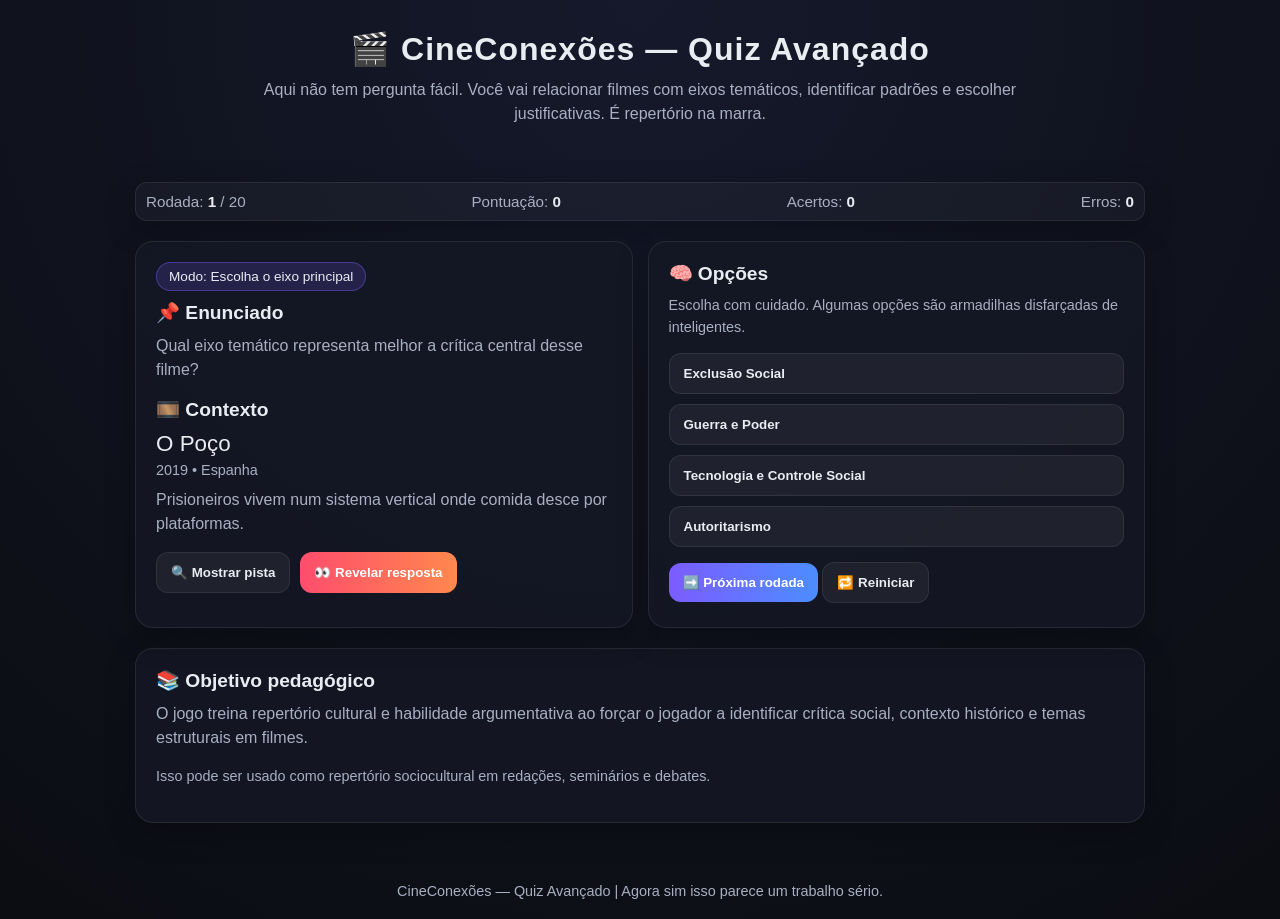
==== index.html @ b7f87300 "Create index.html" ====
<!DOCTYPE html>
<html lang="pt-BR">
<head>
  <meta charset="UTF-8" />
  <meta name="viewport" content="width=device-width, initial-scale=1.0"/>
  <title>CineConexões — Quiz Avançado</title>

  <style>
    :root {
      --bg: #0b0d12;
      --card: #141824;
      --text: #e9ecf1;
      --muted: #a8b0c2;
      --accent: #7c5cff;
      --accent2: #27d3a2;
      --danger: #ff4d6d;
      --border: rgba(255,255,255,0.08);
    }

    * {
      box-sizing: border-box;
      font-family: Arial, Helvetica, sans-serif;
    }

    body {
      margin: 0;
      padding: 0;
      background: radial-gradient(circle at top, #15192b, var(--bg));
      color: var(--text);
      min-height: 100vh;
    }

    header {
      padding: 30px 20px 10px;
      text-align: center;
    }

    header h1 {
      margin: 0;
      font-size: 2rem;
      letter-spacing: 1px;
    }

    header p {
      margin-top: 10px;
      color: var(--muted);
      max-width: 800px;
      margin-left: auto;
      margin-right: auto;
      line-height: 1.5;
    }

    main {
      max-width: 1050px;
      margin: 0 auto;
      padding: 20px;
    }

    .grid {
      display: grid;
      grid-template-columns: 1fr 1fr;
      gap: 15px;
      margin-top: 20px;
    }

    .card {
      background: rgba(20,24,36,0.9);
      border: 1px solid var(--border);
      border-radius: 18px;
      padding: 20px;
      box-shadow: 0px 10px 30px rgba(0,0,0,0.25);
    }

    .card h2 {
      margin: 0 0 10px;
      font-size: 1.2rem;
    }

    .card p {
      color: var(--muted);
      line-height: 1.5;
      margin-top: 6px;
    }

    .question-type {
      display: inline-block;
      padding: 6px 12px;
      border-radius: 999px;
      font-size: 0.85rem;
      background: rgba(124,92,255,0.18);
      border: 1px solid rgba(124,92,255,0.4);
      margin-bottom: 10px;
      color: var(--text);
    }

    .movie-title {
      font-size: 1.4rem;
      margin-bottom: 5px;
    }

    .movie-meta {
      font-size: 0.9rem;
      color: var(--muted);
      margin-bottom: 10px;
    }

    .options {
      display: flex;
      flex-direction: column;
      gap: 10px;
      margin-top: 15px;
    }

    button {
      border: none;
      padding: 12px 14px;
      border-radius: 12px;
      cursor: pointer;
      font-weight: bold;
      transition: 0.2s;
      background: rgba(255,255,255,0.05);
      color: var(--text);
      border: 1px solid var(--border);
      text-align: left;
    }

    button:hover {
      transform: translateY(-2px);
      border-color: rgba(124,92,255,0.6);
    }

    button:disabled {
      cursor: not-allowed;
      opacity: 0.55;
      transform: none;
    }

    .btn-primary {
      background: linear-gradient(90deg, var(--accent), #4c8dff);
      border: none;
      color: white;
      text-align: center;
    }

    .btn-danger {
      background: linear-gradient(90deg, var(--danger), #ff884d);
      border: none;
      color: white;
      text-align: center;
    }

    .score-box {
      display: flex;
      justify-content: space-between;
      align-items: center;
      gap: 15px;
      flex-wrap: wrap;
      margin-top: 10px;
      padding: 10px;
      border-radius: 12px;
      background: rgba(255,255,255,0.03);
      border: 1px solid var(--border);
    }

    .score-box span {
      color: var(--muted);
      font-size: 0.95rem;
    }

    .score-box strong {
      color: var(--text);
    }

    .feedback {
      margin-top: 15px;
      padding: 14px;
      border-radius: 14px;
      border: 1px solid var(--border);
      background: rgba(255,255,255,0.03);
      line-height: 1.5;
    }

    .feedback.good {
      border-color: rgba(39,211,162,0.5);
    }

    .feedback.bad {
      border-color: rgba(255,77,109,0.5);
    }

    .small {
      font-size: 0.9rem;
      color: var(--muted);
    }

    footer {
      text-align: center;
      padding: 20px;
      color: var(--muted);
      font-size: 0.9rem;
      margin-top: 20px;
    }

    @media (max-width: 900px) {
      .grid {
        grid-template-columns: 1fr;
      }
    }
  </style>
</head>

<body>
  <header>
    <h1>🎬 CineConexões — Quiz Avançado</h1>
    <p>
      Aqui não tem pergunta fácil.  
      Você vai relacionar filmes com eixos temáticos, identificar padrões e escolher justificativas.
      É repertório na marra.
    </p>
  </header>

  <main>
    <div class="card score-box">
      <span>Rodada: <strong id="round">1</strong> / 20</span>
      <span>Pontuação: <strong id="score">0</strong></span>
      <span>Acertos: <strong id="hits">0</strong></span>
      <span>Erros: <strong id="miss">0</strong></span>
    </div>

    <div class="grid">
      <div class="card">
        <div class="question-type" id="questionType">Carregando...</div>
        <h2>📌 Enunciado</h2>
        <p id="questionText"></p>

        <div style="margin-top:15px;">
          <h2>🎞️ Contexto</h2>
          <div class="movie-title" id="movieTitle">---</div>
          <div class="movie-meta" id="movieMeta"></div>
          <p id="movieDesc"></p>
        </div>

        <div style="margin-top:15px; display:flex; gap:10px; flex-wrap:wrap;">
          <button onclick="showHint()">🔍 Mostrar pista</button>
          <button onclick="revealAnswer()" class="btn-danger">👀 Revelar resposta</button>
        </div>

        <p class="small" id="hintBox" style="margin-top:12px;"></p>
      </div>

      <div class="card">
        <h2>🧠 Opções</h2>
        <p class="small">Escolha com cuidado. Algumas opções são armadilhas disfarçadas de inteligentes.</p>

        <div class="options" id="options"></div>
        <div id="feedbackBox"></div>

        <div style="margin-top:15px;">
          <button class="btn-primary" onclick="nextRound()">➡️ Próxima rodada</button>
          <button onclick="restartGame()">🔁 Reiniciar</button>
        </div>
      </div>
    </div>

    <div class="card" style="margin-top:20px;">
      <h2>📚 Objetivo pedagógico</h2>
      <p>
        O jogo treina repertório cultural e habilidade argumentativa ao forçar o jogador a identificar
        crítica social, contexto histórico e temas estruturais em filmes.
      </p>
      <p class="small">
        Isso pode ser usado como repertório sociocultural em redações, seminários e debates.
      </p>
    </div>

  </main>

  <footer>
    CineConexões — Quiz Avançado | Agora sim isso parece um trabalho sério.
  </footer>

  <script>
    const movies = [
      { title:"Parasita", year:2019, country:"Coreia do Sul", desc:"Uma família pobre se infiltra na casa de uma família rica, expondo desigualdades sociais.", axis1:"Desigualdade Social", axis2:"Trabalho e Exploração", hint:"Escadas, privilégios e invisibilidade social." },
      { title:"Wall-E", year:2008, country:"EUA", desc:"Um robô vive sozinho em uma Terra tomada pelo lixo e consumismo humano.", axis1:"Meio Ambiente", axis2:"Consumismo", hint:"Lixo, abandono e crítica ao consumo infinito." },
      { title:"Coringa", year:2019, country:"EUA", desc:"Um homem marginalizado colapsa mentalmente e vira símbolo de caos social.", axis1:"Saúde Mental", axis2:"Exclusão Social", hint:"Abandono institucional e violência urbana." },
      { title:"O Dilema das Redes", year:2020, country:"EUA", desc:"Documentário sobre como redes sociais manipulam comportamento e lucram com atenção.", axis1:"Tecnologia e Controle Social", axis2:"Mídia e Manipulação", hint:"Algoritmos e vício em dopamina." },
      { title:"Jogos Vorazes", year:2012, country:"EUA", desc:"Uma jovem desafia um regime autoritário que usa violência como entretenimento.", axis1:"Autoritarismo", axis2:"Propaganda e Controle", hint:"Jogos como instrumento de medo." },
      { title:"Cidade de Deus", year:2002, country:"Brasil", desc:"A vida na favela marcada por crime, desigualdade e ausência do Estado.", axis1:"Violência Urbana", axis2:"Desigualdade Social", hint:"O crime como consequência de abandono." },
      { title:"Que Horas Ela Volta?", year:2015, country:"Brasil", desc:"Uma empregada doméstica enfrenta barreiras sociais ao receber sua filha na casa dos patrões.", axis1:"Trabalho e Exploração", axis2:"Desigualdade Social", hint:"Casa grande e senzala moderna." },
      { title:"12 Anos de Escravidão", year:2013, country:"EUA", desc:"Um homem negro livre é sequestrado e vendido como escravo.", axis1:"Racismo Estrutural", axis2:"Direitos Humanos", hint:"Violência racial e desumanização." },
      { title:"A Onda", year:2008, country:"Alemanha", desc:"Experimento escolar cria um movimento autoritário e fora de controle.", axis1:"Fascismo", axis2:"Psicologia de Massas", hint:"Obediência e identidade coletiva." },
      { title:"Spotlight", year:2015, country:"EUA", desc:"Jornalistas investigam abusos encobertos por instituições poderosas.", axis1:"Mídia e Poder", axis2:"Corrupção Institucional", hint:"O jornalismo contra o silêncio." },
      { title:"O Poço", year:2019, country:"Espanha", desc:"Prisioneiros vivem num sistema vertical onde comida desce por plataformas.", axis1:"Exclusão Social", axis2:"Desigualdade Social", hint:"A lógica do 'quem tem come'." },
      { title:"Não Olhe Pra Cima", year:2021, country:"EUA", desc:"Cientistas tentam alertar sobre um meteoro, mas enfrentam negacionismo e mídia superficial.", axis1:"Negacionismo", axis2:"Manipulação Midiática", hint:"Crise real tratada como meme." },
      { title:"Central do Brasil", year:1998, country:"Brasil", desc:"Uma mulher e um menino atravessam o Brasil e encontram abandono e desigualdade.", axis1:"Exclusão Social", axis2:"Educação e Cidadania", hint:"Infância vulnerável e desigualdade estrutural." },
      { title:"Bacurau", year:2019, country:"Brasil", desc:"Comunidade do sertão enfrenta invasores e resiste contra exploração externa.", axis1:"Colonialismo", axis2:"Resistência Cultural", hint:"Violência estrangeira e identidade local." },
      { title:"Her", year:2013, country:"EUA", desc:"Um homem se apaixona por um sistema operacional, revelando solidão moderna.", axis1:"Tecnologia e Solidão", axis2:"Relações Humanas", hint:"Amor digital e vazio existencial." },
      { title:"Ex Machina", year:2014, country:"EUA", desc:"Um programador testa uma IA humanoide e enfrenta dilemas éticos e manipulação.", axis1:"Ética na Tecnologia", axis2:"Controle e Poder", hint:"Quem controla quem?" },
      { title:"O Menino que Descobriu o Vento", year:2019, country:"Malawi", desc:"Um garoto constrói uma turbina e salva sua vila da fome usando ciência.", axis1:"Educação Transformadora", axis2:"Pobreza", hint:"Ciência como ferramenta social." },
      { title:"A Lista de Schindler", year:1993, country:"EUA", desc:"Durante o Holocausto, um homem salva judeus do genocídio nazista.", axis1:"Genocídio", axis2:"Direitos Humanos", hint:"Nazismo e perseguição sistemática." },
      { title:"Tropa de Elite", year:2007, country:"Brasil", desc:"Capitão do BOPE enfrenta crime e corrupção dentro do sistema.", axis1:"Violência Urbana", axis2:"Corrupção Institucional", hint:"Sistema falho e brutalidade." },
      { title:"Oppenheimer", year:2023, country:"EUA", desc:"A criação da bomba atômica e os dilemas morais da ciência na guerra.", axis1:"Ciência e Ética", axis2:"Guerra e Poder", hint:"Progresso científico com custo humano." }
    ];

    const axisList = [
      "Desigualdade Social",
      "Trabalho e Exploração",
      "Meio Ambiente",
      "Consumismo",
      "Saúde Mental",
      "Exclusão Social",
      "Tecnologia e Controle Social",
      "Mídia e Manipulação",
      "Autoritarismo",
      "Propaganda e Controle",
      "Violência Urbana",
      "Racismo Estrutural",
      "Direitos Humanos",
      "Fascismo",
      "Psicologia de Massas",
      "Mídia e Poder",
      "Corrupção Institucional",
      "Negacionismo",
      "Colonialismo",
      "Resistência Cultural",
      "Tecnologia e Solidão",
      "Relações Humanas",
      "Ética na Tecnologia",
      "Controle e Poder",
      "Educação Transformadora",
      "Pobreza",
      "Genocídio",
      "Ciência e Ética",
      "Guerra e Poder",
      "Educação e Cidadania"
    ];

    const questionModes = [
      "Escolha o eixo principal",
      "Escolha o melhor par de eixos",
      "Qual filme combina com o eixo?",
      "Qual justificativa está mais correta?",
      "Pergunta armadilha (eixo parecido)"
    ];

    let score = 0;
    let hits = 0;
    let miss = 0;
    let round = 0;
    let hintUsed = false;
    let currentQuestion = null;

    function shuffle(arr) {
      for (let i = arr.length - 1; i > 0; i--) {
        const j = Math.floor(Math.random() * (i + 1));
        [arr[i], arr[j]] = [arr[j], arr[i]];
      }
      return arr;
    }

    function pickRandomDifferentMovie(excludeIndex) {
      let idx;
      do {
        idx = Math.floor(Math.random() * movies.length);
      } while (idx === excludeIndex);
      return idx;
    }

    function updateScoreboard() {
      document.getElementById("round").innerText = round + 1;
      document.getElementById("score").innerText = score;
      document.getElementById("hits").innerText = hits;
      document.getElementById("miss").innerText = miss;
    }

    function disableOptions() {
      document.querySelectorAll("#options button").forEach(b => b.disabled = true);
    }

    function renderRound() {
      hintUsed = false;
      document.getElementById("feedbackBox").innerHTML = "";
      document.getElementById("hintBox").innerText = "";

      updateScoreboard();

      const movie = movies[round];
      const mode = questionModes[round % questionModes.length];

      document.getElementById("questionType").innerText = "Modo: " + mode;

      document.getElementById("movieTitle").innerText = movie.title;
      document.getElementById("movieMeta").innerText = `${movie.year} • ${movie.country}`;
      document.getElementById("movieDesc").innerText = movie.desc;

      if (mode === "Escolha o eixo principal") {
        currentQuestion = {
          mode,
          answer: movie.axis1,
          explanation: `O eixo principal é "${movie.axis1}", pois é o tema dominante do conflito do filme.`,
          hint: movie.hint
        };

        document.getElementById("questionText").innerText =
          "Qual eixo temático representa melhor a crítica central desse filme?";

        generateAxisOptions(movie.axis1);

      } else if (mode === "Escolha o melhor par de eixos") {
        const correctPair = `${movie.axis1} + ${movie.axis2}`;

        let fakePair1 = `${movie.axis1} + ${randomAxisExcept([movie.axis1, movie.axis2])}`;
        let fakePair2 = `${randomAxisExcept([movie.axis1, movie.axis2])} + ${movie.axis2}`;
        let fakePair3 = `${randomAxisExcept([movie.axis1, movie.axis2])} + ${randomAxisExcept([movie.axis1, movie.axis2])}`;

        let options = shuffle([correctPair, fakePair1, fakePair2, fakePair3]);

        currentQuestion = {
          mode,
          answer: correctPair,
          explanation: `O filme trabalha dois eixos: "${movie.axis1}" e "${movie.axis2}". Eles se complementam na crítica social.`,
          hint: movie.hint
        };

        document.getElementById("questionText").innerText =
          "Esse filme se encaixa melhor em qual combinação de dois eixos temáticos?";

        generateCustomOptions(options);

      } else if (mode === "Qual filme combina com o eixo?") {
        const axisTarget = movie.axis1;

        const wrong1 = movies[pickRandomDifferentMovie(round)];
        const wrong2 = movies[pickRandomDifferentMovie(round)];
        const wrong3 = movies[pickRandomDifferentMovie(round)];

        let options = shuffle([movie.title, wrong1.title, wrong2.title, wrong3.title]);

        currentQuestion = {
          mode,
          answer: movie.title,
          explanation: `O filme "${movie.title}" representa bem o eixo "${axisTarget}".`,
          hint: `O eixo envolve: ${axisTarget}`
        };

        document.getElementById("questionText").innerText =
          `Qual filme abaixo se encaixa melhor no eixo temático: "${axisTarget}"?`;

        generateCustomOptions(options, true);

      } else if (mode === "Qual justificativa está mais correta?") {
        const correct = `O filme critica diretamente "${movie.axis1}" ao mostrar situações ligadas a desigualdade, poder ou exclusão.`;

        const wrongA = `O filme fala principalmente sobre aventuras e entretenimento, sem relação com crítica social.`;
        const wrongB = `O eixo central é "Meio Ambiente", porque sempre dá pra encaixar isso em qualquer filme.`;
        const wrongC = `O filme é sobre ação, então o tema principal é apenas "Violência", independentemente do contexto.`;

        let options = shuffle([correct, wrongA, wrongB, wrongC]);

        currentQuestion = {
          mode,
          answer: correct,
          explanation: `A justificativa correta conecta o filme com o eixo real: "${movie.axis1}".`,
          hint: movie.hint
        };

        document.getElementById("questionText").innerText =
          "Qual justificativa abaixo faz a melhor conexão entre o filme e um eixo temático?";

        generateCustomOptions(options);

      } else if (mode === "Pergunta armadilha (eixo parecido)") {
        // eixo parecido propositalmente
        let trapAxis = movie.axis1;
        let closeAxis = movie.axis2;

        let wrong1 = randomAxisExcept([trapAxis, closeAxis]);
        let wrong2 = randomAxisExcept([trapAxis, closeAxis]);

        let options = shuffle([trapAxis, closeAxis, wrong1, wrong2]);

        currentQuestion = {
          mode,
          answer: trapAxis,
          explanation: `O eixo correto é "${trapAxis}". "${closeAxis}" parece certo, mas é secundário nesse filme.`,
          hint: "Cuidado: um eixo secundário está tentando te enganar."
        };

        document.getElementById("questionText").innerText =
          "Qual eixo é realmente o principal? (tem um eixo secundário tentando te confundir)";

        generateCustomOptions(options);
      }
    }

    function randomAxisExcept(exclude) {
      let candidate;
      do {
        candidate = axisList[Math.floor(Math.random() * axisList.length)];
      } while (exclude.includes(candidate));
      return candidate;
    }

    function generateAxisOptions(correctAxis) {
      let options = [correctAxis];
      let pool = axisList.filter(a => a !== correctAxis);
      shuffle(pool);

      while (options.length < 4) {
        options.push(pool.pop());
      }

      shuffle(options);
      generateCustomOptions(options);
    }

    function generateCustomOptions(options, isMovieTitles=false) {
      const div = document.getElementById("options");
      div.innerHTML = "";

      options.forEach(opt => {
        const btn = document.createElement("button");
        btn.innerText = opt;
        btn.onclick = () => checkAnswer(opt);
        div.appendChild(btn);
      });
    }

    function checkAnswer(selected) {
      const feedback = document.getElementById("feedbackBox");

      if (selected === currentQuestion.answer) {
        hits++;
        let pts = hintUsed ? 2 : 3;
        score += pts;

        feedback.innerHTML = `
          <div class="feedback good">
            <b>✅ Acertou.</b><br><br>
            <b>+${pts} pontos</b><br><br>
            ${currentQuestion.explanation}
          </div>
        `;
      } else {
        miss++;
        feedback.innerHTML = `
          <div class="feedback bad">
            <b>❌ Errou.</b><br><br>
            <b>Sua resposta:</b> ${selected}<br>
            <b>Correta:</b> ${currentQuestion.answer}<br><br>
            ${currentQuestion.explanation}
          </div>
        `;
      }

      updateScoreboard();
      disableOptions();
    }

    function showHint() {
      hintUsed = true;
      document.getElementById("hintBox").innerText = "🔍 Pista: " + currentQuestion.hint;
    }

    function revealAnswer() {
      const feedback = document.getElementById("feedbackBox");
      feedback.innerHTML = `
        <div class="feedback bad"><b>👀 Resposta revelada</b><br><br>
          <b>Correta:</b> ${currentQuestion.answer}<br><br>
          ${currentQuestion.explanation}<br><br>
          <span class="small">Você trapaceou. Mas aprendeu. Eu acho.</span>
        </div>
      `;
      disableOptions();
    }

    function nextRound() {
      round++;
      if (round >= movies.length) {
        showFinal();
        return;
      }
      renderRound();
    }

    function showFinal() {
      document.getElementById("questionType").innerText = "Fim do jogo";
      document.getElementById("questionText").innerText =
        "Você terminou as 20 rodadas. Agora tem repertório suficiente pra parecer culto sem sofrer tanto.";

      document.getElementById("movieTitle").innerText = "🏁 Resultado Final";
      document.getElementById("movieMeta").innerText = "";
      document.getElementById("movieDesc").innerText = "";

      document.getElementById("options").innerHTML = "";

      let rank = "Você assistiu filme com o olho fechado.";
      if (score >= 50) rank = "Crítico social nível ENEM nota 980.";
      else if (score >= 40) rank = "Boa argumentação. Dá pra impressionar professor.";
      else if (score >= 30) rank = "Ok. Você tem repertório, mas ainda sofre.";
      else if (score >= 20) rank = "Você entende, mas ainda chuta muito.";

      document.getElementById("feedbackBox").innerHTML = `
        <div class="feedback good">
          <b>🏆 Pontuação:</b> ${score}<br>
          <b>Acertos:</b> ${hits}<br>
          <b>Erros:</b> ${miss}<br><br>
          <b>Status:</b> ${rank}
        </div>
      `;
    }

    function restartGame() {
      score = 0;
      hits = 0;
      miss = 0;
      round = 0;
      hintUsed = false;
      shuffle(movies);
      renderRound();
    }

    shuffle(movies);
    renderRound();
  </script>
</body>
</html>
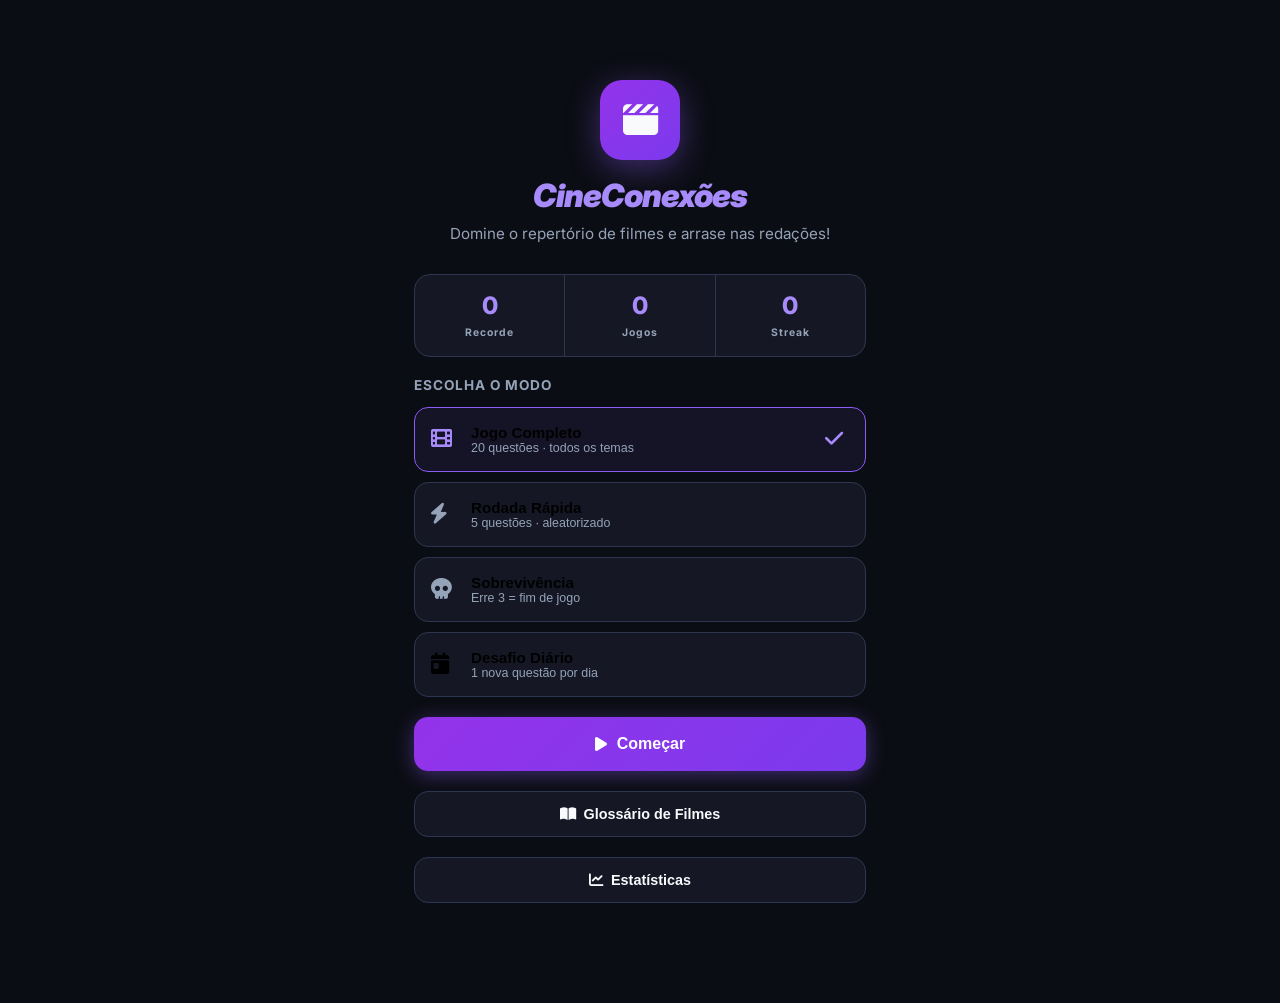
==== commit a5051003: "Add files via upload" ====
--- a/index.html
+++ b/index.html
@@ -1,628 +1,199 @@
 <!DOCTYPE html>
 <html lang="pt-BR">
 <head>
-  <meta charset="UTF-8" />
-  <meta name="viewport" content="width=device-width, initial-scale=1.0"/>
-  <title>CineConexões — Quiz Avançado</title>
+    <meta charset="UTF-8">
+    <meta name="viewport" content="width=device-width, initial-scale=1.0">
+    <title>CineConexões - Repertório para Redação</title>
+    <link rel="preconnect" href="https://fonts.googleapis.com">
+    <link rel="preconnect" href="https://fonts.gstatic.com" crossorigin>
+    <link href="https://fonts.googleapis.com/css2?family=Inter:wght@400;500;600;700;800;900&display=swap" rel="stylesheet">
+    <link href="https://cdnjs.cloudflare.com/ajax/libs/font-awesome/6.0.0/css/all.min.css" rel="stylesheet">
+    <link rel="stylesheet" href="style.css">
+</head>
+<body>
 
-  <style>
-    :root {
-      --bg: #0b0d12;
-      --card: #141824;
-      --text: #e9ecf1;
-      --muted: #a8b0c2;
-      --accent: #7c5cff;
-      --accent2: #27d3a2;
-      --danger: #ff4d6d;
-      --border: rgba(255,255,255,0.08);
-    }
+<!-- SCREEN: HOME -->
+<div id="screen-home" class="screen active">
+  <div class="home-container">
+    <div class="home-logo-area">
+      <div class="home-logo-icon"><i class="fa-solid fa-clapperboard"></i></div>
+      <h1 class="home-title">CineConexões</h1>
+      <p class="home-subtitle">Domine o repertório de filmes e arrase nas redações!</p>
+    </div>
+    <div class="home-stats-banner">
+      <div class="hstat"><span class="hstat-val" id="home-best-score">0</span><span class="hstat-label">Recorde</span></div>
+      <div class="hstat"><span class="hstat-val" id="home-games-played">0</span><span class="hstat-label">Jogos</span></div>
+      <div class="hstat"><span class="hstat-val" id="home-best-streak">0</span><span class="hstat-label">Streak</span></div>
+    </div>
+    <div class="home-modes">
+      <h2 class="home-section-title">Escolha o Modo</h2>
+      <button class="mode-card selected" id="mode-full" onclick="selectMode('full')">
+        <i class="fa-solid fa-film"></i>
+        <div><strong>Jogo Completo</strong><span>20 questões · todos os temas</span></div>
+        <span class="mode-check" id="check-full"><i class="fa-solid fa-check"></i></span>
+      </button>
+      <button class="mode-card" id="mode-quick" onclick="selectMode('quick')">
+        <i class="fa-solid fa-bolt"></i>
+        <div><strong>Rodada Rápida</strong><span>5 questões · aleatorizado</span></div>
+        <span class="mode-check" id="check-quick"></span>
+      </button>
+      <button class="mode-card" id="mode-survival" onclick="selectMode('survival')">
+        <i class="fa-solid fa-skull"></i>
+        <div><strong>Sobrevivência</strong><span>Erre 3 = fim de jogo</span></div>
+        <span class="mode-check" id="check-survival"></span>
+      </button>
+      <button class="mode-card" id="mode-daily" onclick="selectMode('daily')">
+        <i class="fa-solid fa-calendar-day" style="color: var(--accent-purple-light);"></i>
+        <div><strong>Desafio Diário</strong><span>1 nova questão por dia</span></div>
+        <span class="mode-check" id="check-daily"></span>
+      </button>
+    </div>
+    <button class="btn-start" onclick="startGame()"><i class="fa-solid fa-play"></i> Começar</button>
+    <button class="btn-secondary-home" onclick="showScreen('screen-glossary')"><i class="fa-solid fa-book-open"></i> Glossário de Filmes</button>
+    <button class="btn-secondary-home" onclick="showScreen('screen-stats')"><i class="fa-solid fa-chart-line"></i> Estatísticas</button>
+  </div>
+</div>
 
-    * {
-      box-sizing: border-box;
-      font-family: Arial, Helvetica, sans-serif;
-    }
-
-    body {
-      margin: 0;
-      padding: 0;
-      background: radial-gradient(circle at top, #15192b, var(--bg));
-      color: var(--text);
-      min-height: 100vh;
-    }
-
-    header {
-      padding: 30px 20px 10px;
-      text-align: center;
-    }
-
-    header h1 {
-      margin: 0;
-      font-size: 2rem;
-      letter-spacing: 1px;
-    }
-
-    header p {
-      margin-top: 10px;
-      color: var(--muted);
-      max-width: 800px;
-      margin-left: auto;
-      margin-right: auto;
-      line-height: 1.5;
-    }
-
-    main {
-      max-width: 1050px;
-      margin: 0 auto;
-      padding: 20px;
-    }
-
-    .grid {
-      display: grid;
-      grid-template-columns: 1fr 1fr;
-      gap: 15px;
-      margin-top: 20px;
-    }
-
-    .card {
-      background: rgba(20,24,36,0.9);
-      border: 1px solid var(--border);
-      border-radius: 18px;
-      padding: 20px;
-      box-shadow: 0px 10px 30px rgba(0,0,0,0.25);
-    }
-
-    .card h2 {
-      margin: 0 0 10px;
-      font-size: 1.2rem;
-    }
-
-    .card p {
-      color: var(--muted);
-      line-height: 1.5;
-      margin-top: 6px;
-    }
-
-    .question-type {
-      display: inline-block;
-      padding: 6px 12px;
-      border-radius: 999px;
-      font-size: 0.85rem;
-      background: rgba(124,92,255,0.18);
-      border: 1px solid rgba(124,92,255,0.4);
-      margin-bottom: 10px;
-      color: var(--text);
-    }
-
-    .movie-title {
-      font-size: 1.4rem;
-      margin-bottom: 5px;
-    }
-
-    .movie-meta {
-      font-size: 0.9rem;
-      color: var(--muted);
-      margin-bottom: 10px;
-    }
-
-    .options {
-      display: flex;
-      flex-direction: column;
-      gap: 10px;
-      margin-top: 15px;
-    }
-
-    button {
-      border: none;
-      padding: 12px 14px;
-      border-radius: 12px;
-      cursor: pointer;
-      font-weight: bold;
-      transition: 0.2s;
-      background: rgba(255,255,255,0.05);
-      color: var(--text);
-      border: 1px solid var(--border);
-      text-align: left;
-    }
-
-    button:hover {
-      transform: translateY(-2px);
-      border-color: rgba(124,92,255,0.6);
-    }
-
-    button:disabled {
-      cursor: not-allowed;
-      opacity: 0.55;
-      transform: none;
-    }
-
-    .btn-primary {
-      background: linear-gradient(90deg, var(--accent), #4c8dff);
-      border: none;
-      color: white;
-      text-align: center;
-    }
-
-    .btn-danger {
-      background: linear-gradient(90deg, var(--danger), #ff884d);
-      border: none;
-      color: white;
-      text-align: center;
-    }
-
-    .score-box {
-      display: flex;
-      justify-content: space-between;
-      align-items: center;
-      gap: 15px;
-      flex-wrap: wrap;
-      margin-top: 10px;
-      padding: 10px;
-      border-radius: 12px;
-      background: rgba(255,255,255,0.03);
-      border: 1px solid var(--border);
-    }
-
-    .score-box span {
-      color: var(--muted);
-      font-size: 0.95rem;
-    }
-
-    .score-box strong {
-      color: var(--text);
-    }
-
-    .feedback {
-      margin-top: 15px;
-      padding: 14px;
-      border-radius: 14px;
-      border: 1px solid var(--border);
-      background: rgba(255,255,255,0.03);
-      line-height: 1.5;
-    }
-
-    .feedback.good {
-      border-color: rgba(39,211,162,0.5);
-    }
-
-    .feedback.bad {
-      border-color: rgba(255,77,109,0.5);
-    }
-
-    .small {
-      font-size: 0.9rem;
-      color: var(--muted);
-    }
-
-    footer {
-      text-align: center;
-      padding: 20px;
-      color: var(--muted);
-      font-size: 0.9rem;
-      margin-top: 20px;
-    }
-
-    @media (max-width: 900px) {
-      .grid {
-        grid-template-columns: 1fr;
-      }
-    }
-  </style>
-</head>
-
-<body>
-  <header>
-    <h1>🎬 CineConexões — Quiz Avançado</h1>
-    <p>
-      Aqui não tem pergunta fácil.  
-      Você vai relacionar filmes com eixos temáticos, identificar padrões e escolher justificativas.
-      É repertório na marra.
-    </p>
-  </header>
-
-  <main>
-    <div class="card score-box">
-      <span>Rodada: <strong id="round">1</strong> / 20</span>
-      <span>Pontuação: <strong id="score">0</strong></span>
-      <span>Acertos: <strong id="hits">0</strong></span>
-      <span>Erros: <strong id="miss">0</strong></span>
+<!-- SCREEN: QUIZ -->
+<div id="screen-quiz" class="screen">
+  <div class="app-container">
+    <header class="top-bar">
+      <button class="back-btn" onclick="confirmQuit()"><i class="fa-solid fa-chevron-left"></i></button>
+      <div class="logo"><i class="fa-solid fa-clapperboard"></i><span>CineConexões</span></div>
+      <div class="score-badge">⭐ <span id="score">0</span></div>
+    </header>
+    <div class="stats-row">
+      <div class="stat-box"><span class="stat-label">ROUND</span><span class="stat-value" id="round-display">01/20</span></div>
+      <div class="stat-box hits"><span class="stat-label">HITS</span><span class="stat-value" id="hits-display">00</span></div>
+      <div class="stat-box misses"><span class="stat-label">MISSES</span><span class="stat-value" id="misses-display">00</span></div>
+      <div class="stat-box timer-box"><span class="stat-label">TEMPO</span><span class="stat-value" id="timer-display">30</span></div>
     </div>
-
-    <div class="grid">
-      <div class="card">
-        <div class="question-type" id="questionType">Carregando...</div>
-        <h2>📌 Enunciado</h2>
-        <p id="questionText"></p>
-
-        <div style="margin-top:15px;">
-          <h2>🎞️ Contexto</h2>
-          <div class="movie-title" id="movieTitle">---</div>
-          <div class="movie-meta" id="movieMeta"></div>
-          <p id="movieDesc"></p>
+    <div class="progress-bar-container"><div class="progress-bar" id="progress-bar"></div></div>
+    <div id="hearts-row" class="hearts-row" style="display:none">
+      <span id="heart-1"><i class="fa-solid fa-heart"></i></span>
+      <span id="heart-2"><i class="fa-solid fa-heart"></i></span>
+      <span id="heart-3"><i class="fa-solid fa-heart"></i></span>
+    </div>
+    <div class="main-content-wrapper">
+      <main class="question-card">
+        <div class="card-header">
+          <span class="mode-badge" id="theme-badge">MODO: TEMA</span>
+          <div class="streak-badge" id="streak-badge" style="display:none"><i class="fa-solid fa-fire"></i> <span id="streak-count">0</span></div>
         </div>
-
-        <div style="margin-top:15px; display:flex; gap:10px; flex-wrap:wrap;">
-          <button onclick="showHint()">🔍 Mostrar pista</button>
-          <button onclick="revealAnswer()" class="btn-danger">👀 Revelar resposta</button>
+        <h2 class="question-text" id="question-text">Carregando...</h2>
+        <div class="movie-banner" id="movie-banner">
+          <div class="movie-info-overlay" id="movie-info" style="opacity:0">
+            <h3 id="movie-title">Título</h3>
+            <p id="movie-meta">Ano • País</p>
+          </div>
         </div>
-
-        <p class="small" id="hintBox" style="margin-top:12px;"></p>
-      </div>
-
-      <div class="card">
-        <h2>🧠 Opções</h2>
-        <p class="small">Escolha com cuidado. Algumas opções são armadilhas disfarçadas de inteligentes.</p>
-
-        <div class="options" id="options"></div>
-        <div id="feedbackBox"></div>
-
-        <div style="margin-top:15px;">
-          <button class="btn-primary" onclick="nextRound()">➡️ Próxima rodada</button>
-          <button onclick="restartGame()">🔁 Reiniciar</button>
+        <div class="synopsis-box"><p id="movie-synopsis">"Sinopse..."</p></div>
+      </main>
+      <div class="right-panel">
+        <div class="options-container" id="options-container"></div>
+        <div class="explanation-box" id="explanation-box" style="display:none">
+          <div class="explanation-header"><i class="fa-solid fa-pen-nib"></i> Uso na Redação</div>
+          <p id="explanation-text"></p>
+          <button class="copy-btn" onclick="copyExplanation()"><i class="fa-regular fa-copy"></i> Copiar trecho</button>
         </div>
+        <div class="action-buttons" id="action-buttons">
+          <button class="action-btn secondary" id="hint-btn"><i class="fa-regular fa-lightbulb"></i> DICA (-50pts)</button>
+          <button class="action-btn secondary" id="reveal-btn"><i class="fa-regular fa-eye"></i> REVELAR</button>
+        </div>
+        <div class="next-row">
+          <button class="action-btn primary full" id="next-btn" disabled>PRÓXIMA RODADA <i class="fa-solid fa-arrow-right"></i></button>
+          <button class="action-btn icon-only" id="bookmark-btn" title="Salvar filme"><i class="fa-regular fa-bookmark"></i></button>
+        </div>
+        <nav class="bottom-nav">
+          <button class="nav-item" onclick="showScreen('screen-home')"><i class="fa-solid fa-house"></i><span>Início</span></button>
+          <button class="nav-item" onclick="showScreen('screen-glossary')"><i class="fa-solid fa-book-open"></i><span>Glossário</span></button>
+          <button class="nav-item" onclick="showScreen('screen-stats')"><i class="fa-solid fa-chart-line"></i><span>Stats</span></button>
+          <button class="nav-item" onclick="confirmQuit()"><i class="fa-solid fa-xmark"></i><span>Sair</span></button>
+        </nav>
       </div>
     </div>
+  </div>
+</div>
 
-    <div class="card" style="margin-top:20px;">
-      <h2>📚 Objetivo pedagógico</h2>
-      <p>
-        O jogo treina repertório cultural e habilidade argumentativa ao forçar o jogador a identificar
-        crítica social, contexto histórico e temas estruturais em filmes.
-      </p>
-      <p class="small">
-        Isso pode ser usado como repertório sociocultural em redações, seminários e debates.
-      </p>
+<!-- SCREEN: RESULT -->
+<div id="screen-result" class="screen">
+  <div class="result-container">
+    <div class="result-icon" id="result-icon">🏆</div>
+    <h2 class="result-title" id="result-title">Fim de Jogo!</h2>
+    <p class="result-subtitle" id="result-subtitle">Você completou o quiz!</p>
+    <div class="result-stats">
+      <div class="rstat"><span class="rstat-val" id="res-score">0</span><span class="rstat-label">Pontos</span></div>
+      <div class="rstat"><span class="rstat-val" id="res-hits">0</span><span class="rstat-label">Acertos</span></div>
+      <div class="rstat"><span class="rstat-val" id="res-pct">0%</span><span class="rstat-label">Aproveitamento</span></div>
     </div>
+    <div class="result-medal" id="result-medal"></div>
+    <div class="result-bookmarks" id="result-bookmarks"></div>
+    <div class="result-actions">
+      <button class="btn-start" onclick="startGame()"><i class="fa-solid fa-rotate-right"></i> Jogar Novamente</button>
+      <button class="btn-secondary-home" onclick="showScreen('screen-glossary')"><i class="fa-solid fa-book-open"></i> Ver Glossário</button>
+      <button class="btn-secondary-home" onclick="showScreen('screen-home')"><i class="fa-solid fa-house"></i> Início</button>
+    </div>
+  </div>
+</div>
 
-  </main>
+<!-- SCREEN: GLOSSARY -->
+<div id="screen-glossary" class="screen">
+  <div class="app-container">
+    <header class="top-bar">
+      <button class="back-btn" onclick="showScreen('screen-home')"><i class="fa-solid fa-chevron-left"></i></button>
+      <div class="logo"><i class="fa-solid fa-book-open"></i><span>Glossário</span></div>
+      <div></div>
+    </header>
+    <p class="glossary-subtitle">Todos os filmes e como usá-los na redação</p>
+    <div class="glossary-filter">
+      <button class="filter-btn active" onclick="filterGlossary('all',this)">Todos</button>
+      <button class="filter-btn" onclick="filterGlossary('bookmarked',this)"><i class="fa-solid fa-bookmark"></i> Salvos</button>
+    </div>
+    <div id="glossary-list" class="glossary-list"></div>
+  </div>
+</div>
 
-  <footer>
-    CineConexões — Quiz Avançado | Agora sim isso parece um trabalho sério.
-  </footer>
+<!-- SCREEN: STATS -->
+<div id="screen-stats" class="screen">
+  <div class="app-container">
+    <header class="top-bar">
+      <button class="back-btn" onclick="showScreen('screen-home')"><i class="fa-solid fa-chevron-left"></i></button>
+      <div class="logo"><i class="fa-solid fa-chart-bar"></i><span>Estatísticas</span></div>
+      <div></div>
+    </header>
+    <div class="stats-page">
+      <div class="stats-grid">
+        <div class="stat-card"><span id="st-games">0</span><label>Jogos</label></div>
+        <div class="stat-card highlight"><span id="st-best">0</span><label>Recorde</label></div>
+        <div class="stat-card"><span id="st-total-hits">0</span><label>Acertos</label></div>
+        <div class="stat-card"><span id="st-streak">0</span><label>Maior Streak</label></div>
+      </div>
+      <h3 class="stats-section-title">Temas Desbloqueados</h3>
+      <div id="theme-breakdown" class="theme-breakdown"></div>
+      <button class="btn-danger" onclick="resetStats()"><i class="fa-solid fa-trash"></i> Resetar Dados</button>
+    </div>
+  </div>
+</div>
 
-  <script>
-    const movies = [
-      { title:"Parasita", year:2019, country:"Coreia do Sul", desc:"Uma família pobre se infiltra na casa de uma família rica, expondo desigualdades sociais.", axis1:"Desigualdade Social", axis2:"Trabalho e Exploração", hint:"Escadas, privilégios e invisibilidade social." },
-      { title:"Wall-E", year:2008, country:"EUA", desc:"Um robô vive sozinho em uma Terra tomada pelo lixo e consumismo humano.", axis1:"Meio Ambiente", axis2:"Consumismo", hint:"Lixo, abandono e crítica ao consumo infinito." },
-      { title:"Coringa", year:2019, country:"EUA", desc:"Um homem marginalizado colapsa mentalmente e vira símbolo de caos social.", axis1:"Saúde Mental", axis2:"Exclusão Social", hint:"Abandono institucional e violência urbana." },
-      { title:"O Dilema das Redes", year:2020, country:"EUA", desc:"Documentário sobre como redes sociais manipulam comportamento e lucram com atenção.", axis1:"Tecnologia e Controle Social", axis2:"Mídia e Manipulação", hint:"Algoritmos e vício em dopamina." },
-      { title:"Jogos Vorazes", year:2012, country:"EUA", desc:"Uma jovem desafia um regime autoritário que usa violência como entretenimento.", axis1:"Autoritarismo", axis2:"Propaganda e Controle", hint:"Jogos como instrumento de medo." },
-      { title:"Cidade de Deus", year:2002, country:"Brasil", desc:"A vida na favela marcada por crime, desigualdade e ausência do Estado.", axis1:"Violência Urbana", axis2:"Desigualdade Social", hint:"O crime como consequência de abandono." },
-      { title:"Que Horas Ela Volta?", year:2015, country:"Brasil", desc:"Uma empregada doméstica enfrenta barreiras sociais ao receber sua filha na casa dos patrões.", axis1:"Trabalho e Exploração", axis2:"Desigualdade Social", hint:"Casa grande e senzala moderna." },
-      { title:"12 Anos de Escravidão", year:2013, country:"EUA", desc:"Um homem negro livre é sequestrado e vendido como escravo.", axis1:"Racismo Estrutural", axis2:"Direitos Humanos", hint:"Violência racial e desumanização." },
-      { title:"A Onda", year:2008, country:"Alemanha", desc:"Experimento escolar cria um movimento autoritário e fora de controle.", axis1:"Fascismo", axis2:"Psicologia de Massas", hint:"Obediência e identidade coletiva." },
-      { title:"Spotlight", year:2015, country:"EUA", desc:"Jornalistas investigam abusos encobertos por instituições poderosas.", axis1:"Mídia e Poder", axis2:"Corrupção Institucional", hint:"O jornalismo contra o silêncio." },
-      { title:"O Poço", year:2019, country:"Espanha", desc:"Prisioneiros vivem num sistema vertical onde comida desce por plataformas.", axis1:"Exclusão Social", axis2:"Desigualdade Social", hint:"A lógica do 'quem tem come'." },
-      { title:"Não Olhe Pra Cima", year:2021, country:"EUA", desc:"Cientistas tentam alertar sobre um meteoro, mas enfrentam negacionismo e mídia superficial.", axis1:"Negacionismo", axis2:"Manipulação Midiática", hint:"Crise real tratada como meme." },
-      { title:"Central do Brasil", year:1998, country:"Brasil", desc:"Uma mulher e um menino atravessam o Brasil e encontram abandono e desigualdade.", axis1:"Exclusão Social", axis2:"Educação e Cidadania", hint:"Infância vulnerável e desigualdade estrutural." },
-      { title:"Bacurau", year:2019, country:"Brasil", desc:"Comunidade do sertão enfrenta invasores e resiste contra exploração externa.", axis1:"Colonialismo", axis2:"Resistência Cultural", hint:"Violência estrangeira e identidade local." },
-      { title:"Her", year:2013, country:"EUA", desc:"Um homem se apaixona por um sistema operacional, revelando solidão moderna.", axis1:"Tecnologia e Solidão", axis2:"Relações Humanas", hint:"Amor digital e vazio existencial." },
-      { title:"Ex Machina", year:2014, country:"EUA", desc:"Um programador testa uma IA humanoide e enfrenta dilemas éticos e manipulação.", axis1:"Ética na Tecnologia", axis2:"Controle e Poder", hint:"Quem controla quem?" },
-      { title:"O Menino que Descobriu o Vento", year:2019, country:"Malawi", desc:"Um garoto constrói uma turbina e salva sua vila da fome usando ciência.", axis1:"Educação Transformadora", axis2:"Pobreza", hint:"Ciência como ferramenta social." },
-      { title:"A Lista de Schindler", year:1993, country:"EUA", desc:"Durante o Holocausto, um homem salva judeus do genocídio nazista.", axis1:"Genocídio", axis2:"Direitos Humanos", hint:"Nazismo e perseguição sistemática." },
-      { title:"Tropa de Elite", year:2007, country:"Brasil", desc:"Capitão do BOPE enfrenta crime e corrupção dentro do sistema.", axis1:"Violência Urbana", axis2:"Corrupção Institucional", hint:"Sistema falho e brutalidade." },
-      { title:"Oppenheimer", year:2023, country:"EUA", desc:"A criação da bomba atômica e os dilemas morais da ciência na guerra.", axis1:"Ciência e Ética", axis2:"Guerra e Poder", hint:"Progresso científico com custo humano." }
-    ];
+<!-- Confirm Quit Overlay -->
+<div id="quit-overlay" class="overlay" style="display:none">
+  <div class="overlay-box">
+    <h3>Abandonar o jogo?</h3>
+    <p>Seu progresso atual será perdido.</p>
+    <div class="overlay-actions">
+      <button class="action-btn secondary" onclick="document.getElementById('quit-overlay').style.display='none'">Continuar</button>
+      <button class="action-btn danger" onclick="goHome()">Sair</button>
+    </div>
+  </div>
+</div>
 
-    const axisList = [
-      "Desigualdade Social",
-      "Trabalho e Exploração",
-      "Meio Ambiente",
-      "Consumismo",
-      "Saúde Mental",
-      "Exclusão Social",
-      "Tecnologia e Controle Social",
-      "Mídia e Manipulação",
-      "Autoritarismo",
-      "Propaganda e Controle",
-      "Violência Urbana",
-      "Racismo Estrutural",
-      "Direitos Humanos",
-      "Fascismo",
-      "Psicologia de Massas",
-      "Mídia e Poder",
-      "Corrupção Institucional",
-      "Negacionismo",
-      "Colonialismo",
-      "Resistência Cultural",
-      "Tecnologia e Solidão",
-      "Relações Humanas",
-      "Ética na Tecnologia",
-      "Controle e Poder",
-      "Educação Transformadora",
-      "Pobreza",
-      "Genocídio",
-      "Ciência e Ética",
-      "Guerra e Poder",
-      "Educação e Cidadania"
-    ];
+<!-- Combo popup -->
+<div id="combo-popup" class="combo-popup" style="display:none"><span id="combo-text">🔥 COMBO!</span></div>
 
-    const questionModes = [
-      "Escolha o eixo principal",
-      "Escolha o melhor par de eixos",
-      "Qual filme combina com o eixo?",
-      "Qual justificativa está mais correta?",
-      "Pergunta armadilha (eixo parecido)"
-    ];
+<!-- Toast -->
+<div class="toast" id="hint-toast"><p id="hint-text"></p></div>
 
-    let score = 0;
-    let hits = 0;
-    let miss = 0;
-    let round = 0;
-    let hintUsed = false;
-    let currentQuestion = null;
-
-    function shuffle(arr) {
-      for (let i = arr.length - 1; i > 0; i--) {
-        const j = Math.floor(Math.random() * (i + 1));
-        [arr[i], arr[j]] = [arr[j], arr[i]];
-      }
-      return arr;
-    }
-
-    function pickRandomDifferentMovie(excludeIndex) {
-      let idx;
-      do {
-        idx = Math.floor(Math.random() * movies.length);
-      } while (idx === excludeIndex);
-      return idx;
-    }
-
-    function updateScoreboard() {
-      document.getElementById("round").innerText = round + 1;
-      document.getElementById("score").innerText = score;
-      document.getElementById("hits").innerText = hits;
-      document.getElementById("miss").innerText = miss;
-    }
-
-    function disableOptions() {
-      document.querySelectorAll("#options button").forEach(b => b.disabled = true);
-    }
-
-    function renderRound() {
-      hintUsed = false;
-      document.getElementById("feedbackBox").innerHTML = "";
-      document.getElementById("hintBox").innerText = "";
-
-      updateScoreboard();
-
-      const movie = movies[round];
-      const mode = questionModes[round % questionModes.length];
-
-      document.getElementById("questionType").innerText = "Modo: " + mode;
-
-      document.getElementById("movieTitle").innerText = movie.title;
-      document.getElementById("movieMeta").innerText = `${movie.year} • ${movie.country}`;
-      document.getElementById("movieDesc").innerText = movie.desc;
-
-      if (mode === "Escolha o eixo principal") {
-        currentQuestion = {
-          mode,
-          answer: movie.axis1,
-          explanation: `O eixo principal é "${movie.axis1}", pois é o tema dominante do conflito do filme.`,
-          hint: movie.hint
-        };
-
-        document.getElementById("questionText").innerText =
-          "Qual eixo temático representa melhor a crítica central desse filme?";
-
-        generateAxisOptions(movie.axis1);
-
-      } else if (mode === "Escolha o melhor par de eixos") {
-        const correctPair = `${movie.axis1} + ${movie.axis2}`;
-
-        let fakePair1 = `${movie.axis1} + ${randomAxisExcept([movie.axis1, movie.axis2])}`;
-        let fakePair2 = `${randomAxisExcept([movie.axis1, movie.axis2])} + ${movie.axis2}`;
-        let fakePair3 = `${randomAxisExcept([movie.axis1, movie.axis2])} + ${randomAxisExcept([movie.axis1, movie.axis2])}`;
-
-        let options = shuffle([correctPair, fakePair1, fakePair2, fakePair3]);
-
-        currentQuestion = {
-          mode,
-          answer: correctPair,
-          explanation: `O filme trabalha dois eixos: "${movie.axis1}" e "${movie.axis2}". Eles se complementam na crítica social.`,
-          hint: movie.hint
-        };
-
-        document.getElementById("questionText").innerText =
-          "Esse filme se encaixa melhor em qual combinação de dois eixos temáticos?";
-
-        generateCustomOptions(options);
-
-      } else if (mode === "Qual filme combina com o eixo?") {
-        const axisTarget = movie.axis1;
-
-        const wrong1 = movies[pickRandomDifferentMovie(round)];
-        const wrong2 = movies[pickRandomDifferentMovie(round)];
-        const wrong3 = movies[pickRandomDifferentMovie(round)];
-
-        let options = shuffle([movie.title, wrong1.title, wrong2.title, wrong3.title]);
-
-        currentQuestion = {
-          mode,
-          answer: movie.title,
-          explanation: `O filme "${movie.title}" representa bem o eixo "${axisTarget}".`,
-          hint: `O eixo envolve: ${axisTarget}`
-        };
-
-        document.getElementById("questionText").innerText =
-          `Qual filme abaixo se encaixa melhor no eixo temático: "${axisTarget}"?`;
-
-        generateCustomOptions(options, true);
-
-      } else if (mode === "Qual justificativa está mais correta?") {
-        const correct = `O filme critica diretamente "${movie.axis1}" ao mostrar situações ligadas a desigualdade, poder ou exclusão.`;
-
-        const wrongA = `O filme fala principalmente sobre aventuras e entretenimento, sem relação com crítica social.`;
-        const wrongB = `O eixo central é "Meio Ambiente", porque sempre dá pra encaixar isso em qualquer filme.`;
-        const wrongC = `O filme é sobre ação, então o tema principal é apenas "Violência", independentemente do contexto.`;
-
-        let options = shuffle([correct, wrongA, wrongB, wrongC]);
-
-        currentQuestion = {
-          mode,
-          answer: correct,
-          explanation: `A justificativa correta conecta o filme com o eixo real: "${movie.axis1}".`,
-          hint: movie.hint
-        };
-
-        document.getElementById("questionText").innerText =
-          "Qual justificativa abaixo faz a melhor conexão entre o filme e um eixo temático?";
-
-        generateCustomOptions(options);
-
-      } else if (mode === "Pergunta armadilha (eixo parecido)") {
-        // eixo parecido propositalmente
-        let trapAxis = movie.axis1;
-        let closeAxis = movie.axis2;
-
-        let wrong1 = randomAxisExcept([trapAxis, closeAxis]);
-        let wrong2 = randomAxisExcept([trapAxis, closeAxis]);
-
-        let options = shuffle([trapAxis, closeAxis, wrong1, wrong2]);
-
-        currentQuestion = {
-          mode,
-          answer: trapAxis,
-          explanation: `O eixo correto é "${trapAxis}". "${closeAxis}" parece certo, mas é secundário nesse filme.`,
-          hint: "Cuidado: um eixo secundário está tentando te enganar."
-        };
-
-        document.getElementById("questionText").innerText =
-          "Qual eixo é realmente o principal? (tem um eixo secundário tentando te confundir)";
-
-        generateCustomOptions(options);
-      }
-    }
-
-    function randomAxisExcept(exclude) {
-      let candidate;
-      do {
-        candidate = axisList[Math.floor(Math.random() * axisList.length)];
-      } while (exclude.includes(candidate));
-      return candidate;
-    }
-
-    function generateAxisOptions(correctAxis) {
-      let options = [correctAxis];
-      let pool = axisList.filter(a => a !== correctAxis);
-      shuffle(pool);
-
-      while (options.length < 4) {
-        options.push(pool.pop());
-      }
-
-      shuffle(options);
-      generateCustomOptions(options);
-    }
-
-    function generateCustomOptions(options, isMovieTitles=false) {
-      const div = document.getElementById("options");
-      div.innerHTML = "";
-
-      options.forEach(opt => {
-        const btn = document.createElement("button");
-        btn.innerText = opt;
-        btn.onclick = () => checkAnswer(opt);
-        div.appendChild(btn);
-      });
-    }
-
-    function checkAnswer(selected) {
-      const feedback = document.getElementById("feedbackBox");
-
-      if (selected === currentQuestion.answer) {
-        hits++;
-        let pts = hintUsed ? 2 : 3;
-        score += pts;
-
-        feedback.innerHTML = `
-          <div class="feedback good">
-            <b>✅ Acertou.</b><br><br>
-            <b>+${pts} pontos</b><br><br>
-            ${currentQuestion.explanation}
-          </div>
-        `;
-      } else {
-        miss++;
-        feedback.innerHTML = `
-          <div class="feedback bad">
-            <b>❌ Errou.</b><br><br>
-            <b>Sua resposta:</b> ${selected}<br>
-            <b>Correta:</b> ${currentQuestion.answer}<br><br>
-            ${currentQuestion.explanation}
-          </div>
-        `;
-      }
-
-      updateScoreboard();
-      disableOptions();
-    }
-
-    function showHint() {
-      hintUsed = true;
-      document.getElementById("hintBox").innerText = "🔍 Pista: " + currentQuestion.hint;
-    }
-
-    function revealAnswer() {
-      const feedback = document.getElementById("feedbackBox");
-      feedback.innerHTML = `
-        <div class="feedback bad"><b>👀 Resposta revelada</b><br><br>
-          <b>Correta:</b> ${currentQuestion.answer}<br><br>
-          ${currentQuestion.explanation}<br><br>
-          <span class="small">Você trapaceou. Mas aprendeu. Eu acho.</span>
-        </div>
-      `;
-      disableOptions();
-    }
-
-    function nextRound() {
-      round++;
-      if (round >= movies.length) {
-        showFinal();
-        return;
-      }
-      renderRound();
-    }
-
-    function showFinal() {
-      document.getElementById("questionType").innerText = "Fim do jogo";
-      document.getElementById("questionText").innerText =
-        "Você terminou as 20 rodadas. Agora tem repertório suficiente pra parecer culto sem sofrer tanto.";
-
-      document.getElementById("movieTitle").innerText = "🏁 Resultado Final";
-      document.getElementById("movieMeta").innerText = "";
-      document.getElementById("movieDesc").innerText = "";
-
-      document.getElementById("options").innerHTML = "";
-
-      let rank = "Você assistiu filme com o olho fechado.";
-      if (score >= 50) rank = "Crítico social nível ENEM nota 980.";
-      else if (score >= 40) rank = "Boa argumentação. Dá pra impressionar professor.";
-      else if (score >= 30) rank = "Ok. Você tem repertório, mas ainda sofre.";
-      else if (score >= 20) rank = "Você entende, mas ainda chuta muito.";
-
-      document.getElementById("feedbackBox").innerHTML = `
-        <div class="feedback good">
-          <b>🏆 Pontuação:</b> ${score}<br>
-          <b>Acertos:</b> ${hits}<br>
-          <b>Erros:</b> ${miss}<br><br>
-          <b>Status:</b> ${rank}
-        </div>
-      `;
-    }
-
-    function restartGame() {
-      score = 0;
-      hits = 0;
-      miss = 0;
-      round = 0;
-      hintUsed = false;
-      shuffle(movies);
-      renderRound();
-    }
-
-    shuffle(movies);
-    renderRound();
-  </script>
+<script src="questions.js"></script>
+<script src="script.js"></script>
 </body>
 </html>
--- a/style.css
+++ b/style.css
@@ -0,0 +1,212 @@
+:root {
+    --bg: #0b0d14;
+    --card: #151824;
+    --panel: #1a1e2d;
+    --text: #f8fafc;
+    --muted: #94a3b8;
+    --purple: #8b5cf6;
+    --purple-dark: #6d28d9;
+    --purple-light: #a78bfa;
+    --green: #10b981;
+    --red: #ef4444;
+    --border: #2e364f;
+    --grad: linear-gradient(135deg,#9333ea,#7c3aed);
+    --font: 'Inter', sans-serif;
+}
+*{margin:0;padding:0;box-sizing:border-box;}
+body{font-family:var(--font);background:var(--bg);color:var(--text);min-height:100vh;}
+
+/* SCREENS */
+.screen{display:none;min-height:100vh;}
+.screen.active{display:block;}
+
+/* HOME */
+.home-container{max-width:480px;margin:0 auto;padding:40px 24px 60px;display:flex;flex-direction:column;gap:20px;align-items:center;}
+.home-logo-area{text-align:center;margin-bottom:8px;}
+.home-logo-icon{width:80px;height:80px;background:var(--grad);border-radius:22px;display:flex;align-items:center;justify-content:center;font-size:2.2rem;margin:0 auto 16px;box-shadow:0 8px 32px rgba(139,92,246,.4);}
+.home-title{font-size:2rem;font-weight:900;font-style:italic;color:var(--purple-light);letter-spacing:-1px;}
+.home-subtitle{font-size:.95rem;color:var(--muted);margin-top:8px;line-height:1.5;}
+.home-stats-banner{display:flex;gap:0;background:var(--card);border:1px solid var(--border);border-radius:16px;width:100%;overflow:hidden;}
+.hstat{flex:1;padding:16px;text-align:center;border-right:1px solid var(--border);}
+.hstat:last-child{border-right:none;}
+.hstat-val{display:block;font-size:1.5rem;font-weight:800;color:var(--purple-light);}
+.hstat-label{font-size:.65rem;font-weight:700;letter-spacing:1px;color:var(--muted);}
+.home-modes{width:100%;display:flex;flex-direction:column;gap:10px;}
+.home-section-title{font-size:.85rem;font-weight:700;color:var(--muted);letter-spacing:1px;text-transform:uppercase;margin-bottom:4px;}
+.mode-card{width:100%;background:var(--card);border:1px solid var(--border);border-radius:14px;padding:16px;display:flex;align-items:center;gap:16px;cursor:pointer;transition:all .2s;text-align:left;}
+.mode-card i:first-child{font-size:1.3rem;color:var(--muted);width:24px;flex-shrink:0;}
+.mode-card div{flex:1;}
+.mode-card strong{display:block;font-size:.95rem;font-weight:700;}
+.mode-card span:not(.mode-check){display:block;font-size:.78rem;color:var(--muted);}
+.mode-card.selected{border-color:var(--purple);background:rgba(139,92,246,.08);}
+.mode-card.selected i:first-child{color:var(--purple-light);}
+.mode-check{color:var(--green);font-size:.85rem;opacity:0;}
+.mode-card.selected .mode-check{opacity:1;}
+.btn-start{width:100%;padding:18px;background:var(--grad);color:white;font-size:1rem;font-weight:700;border:none;border-radius:14px;cursor:pointer;display:flex;align-items:center;justify-content:center;gap:10px;box-shadow:0 4px 20px rgba(139,92,246,.4);transition:all .2s;}
+.btn-start:hover{transform:translateY(-2px);box-shadow:0 8px 28px rgba(139,92,246,.5);}
+.btn-secondary-home{width:100%;padding:14px;background:var(--card);color:var(--text);font-size:.9rem;font-weight:600;border:1px solid var(--border);border-radius:14px;cursor:pointer;display:flex;align-items:center;justify-content:center;gap:8px;transition:all .2s;}
+.btn-secondary-home:hover{border-color:var(--purple-light);}
+
+/* APP SHELL */
+.app-container{width:100%;max-width:480px;margin:0 auto;padding:20px 20px 80px;min-height:100vh;position:relative;}
+.top-bar{display:flex;justify-content:space-between;align-items:center;margin-bottom:24px;}
+.back-btn{background:var(--card);border:1px solid var(--border);color:var(--text);width:36px;height:36px;border-radius:10px;cursor:pointer;font-size:.9rem;}
+.logo{display:flex;align-items:center;gap:8px;font-weight:800;font-size:1.1rem;color:var(--purple-light);font-style:italic;}
+.logo i{color:var(--purple);}
+.score-badge{background:rgba(139,92,246,.1);color:var(--purple-light);padding:6px 12px;border-radius:20px;font-size:.85rem;font-weight:600;border:1px solid rgba(139,92,246,.2);}
+
+/* STATS ROW */
+.stats-row{display:flex;gap:10px;margin-bottom:14px;}
+.stat-box{flex:1;background:var(--card);border:1px solid var(--border);border-radius:12px;padding:10px 0;display:flex;flex-direction:column;align-items:center;gap:3px;}
+.stat-label{font-size:.6rem;font-weight:700;letter-spacing:1px;color:var(--muted);}
+.stat-value{font-size:1.1rem;font-weight:700;color:var(--purple-light);}
+.stat-box.hits .stat-value{color:var(--green);}
+.stat-box.misses .stat-value{color:var(--red);}
+.timer-box .stat-value{color:var(--text);}
+.timer-box.danger .stat-value{color:var(--red);animation:pulse 1s infinite;}
+@keyframes pulse{0%,100%{opacity:1;}50%{opacity:.5;}}
+
+/* PROGRESS */
+.progress-bar-container{height:4px;background:var(--border);border-radius:2px;margin-bottom:16px;overflow:hidden;}
+.progress-bar{height:100%;background:var(--green);width:0;transition:width .4s ease;}
+
+/* HEARTS */
+.hearts-row{display:flex;gap:8px;margin-bottom:14px;font-size:1.3rem;}
+.hearts-row span{color:var(--red);transition:all .3s;}
+.hearts-row span.lost{color:var(--border);}
+
+/* LAYOUT */
+.main-content-wrapper{display:flex;flex-direction:column;}
+
+/* QUESTION CARD */
+.question-card{background:var(--card);border:1px solid var(--border);border-radius:16px;padding:18px;margin-bottom:20px;box-shadow:0 8px 24px rgba(0,0,0,.3);}
+.card-header{display:flex;justify-content:space-between;align-items:center;margin-bottom:14px;}
+.mode-badge{background:rgba(139,92,246,.15);color:var(--purple-light);font-size:.62rem;font-weight:700;padding:4px 10px;border-radius:12px;letter-spacing:.5px;}
+.streak-badge{background:rgba(239,68,68,.15);color:#f87171;font-size:.78rem;font-weight:700;padding:4px 10px;border-radius:12px;}
+.question-text{font-size:1.1rem;font-weight:700;line-height:1.4;margin-bottom:18px;}
+.movie-banner{height:175px;border-radius:12px;margin-bottom:14px;overflow:hidden;background:#2a2d3e;display:flex;align-items:flex-end;background-size:cover;background-position:center;transition:all .4s;}
+.movie-info-overlay{padding:14px;width:100%;background:linear-gradient(to top,rgba(0,0,0,.9),transparent);transition:opacity .4s;}
+#movie-title{font-size:1rem;font-weight:700;margin-bottom:3px;text-shadow:0 2px 4px rgba(0,0,0,.5);}
+#movie-meta{font-size:.72rem;color:#e2e8f0;text-shadow:0 1px 2px rgba(0,0,0,.5);}
+.synopsis-box{border-left:3px solid var(--purple);padding-left:12px;}
+#movie-synopsis{font-size:.82rem;font-style:italic;color:var(--muted);line-height:1.5;}
+
+/* OPTIONS */
+.options-container{display:flex;flex-direction:column;gap:10px;margin-bottom:18px;}
+.option-btn{background:var(--card);border:1px solid var(--border);border-radius:12px;padding:15px 16px;text-align:left;color:var(--text);font-size:.92rem;font-weight:600;cursor:pointer;transition:all .2s;display:flex;justify-content:space-between;align-items:center;font-family:var(--font);}
+.option-btn::after{content:'';width:20px;height:20px;border-radius:50%;border:2px solid var(--border);display:inline-block;flex-shrink:0;margin-left:10px;transition:all .2s;}
+.option-btn:hover:not(:disabled){border-color:var(--purple-light);background:rgba(139,92,246,.05);}
+.option-btn.correct{border-color:var(--green);background:rgba(16,185,129,.1);}
+.option-btn.correct::after{background:var(--green);border-color:var(--green);}
+.option-btn.wrong{border-color:var(--red);background:rgba(239,68,68,.1);}
+.option-btn.wrong::after{background:var(--red);border-color:var(--red);}
+
+/* EXPLANATION */
+.explanation-box{background:rgba(139,92,246,.1);border-left:4px solid var(--purple);border-radius:8px;padding:16px;margin-bottom:18px;animation:slideDown .3s ease;}
+@keyframes slideDown{from{opacity:0;transform:translateY(-8px);}to{opacity:1;transform:translateY(0);}}
+.explanation-header{color:var(--purple-light);font-weight:700;font-size:.88rem;margin-bottom:8px;display:flex;align-items:center;gap:8px;}
+.explanation-box p{font-size:.85rem;line-height:1.5;color:var(--text);}
+.copy-btn{margin-top:10px;background:none;border:1px solid var(--border);color:var(--muted);padding:6px 12px;border-radius:8px;font-size:.78rem;cursor:pointer;font-family:var(--font);}
+.copy-btn:hover{border-color:var(--purple-light);color:var(--purple-light);}
+
+/* ACTIONS */
+.action-buttons{display:flex;gap:10px;margin-bottom:14px;}
+.action-btn{padding:13px;border-radius:12px;font-weight:600;font-size:.88rem;cursor:pointer;display:flex;justify-content:center;align-items:center;gap:7px;transition:all .2s;border:none;font-family:var(--font);}
+.action-btn.secondary{flex:1;background:var(--card);color:var(--muted);border:1px solid var(--border);}
+.action-btn.secondary:hover{color:var(--text);border-color:var(--muted);}
+.action-btn.secondary:disabled{opacity:.4;cursor:not-allowed;}
+.action-btn.primary{background:var(--grad);color:white;box-shadow:0 4px 14px rgba(139,92,246,.3);}
+.action-btn.primary.full{flex:1;}
+.action-btn.primary:hover:not(:disabled){opacity:.9;transform:translateY(-2px);}
+.action-btn.primary:disabled{opacity:.45;cursor:not-allowed;background:var(--border);box-shadow:none;color:var(--muted);}
+.action-btn.icon-only{background:var(--card);color:var(--text);border:1px solid var(--border);width:48px;flex-shrink:0;}
+.action-btn.icon-only.saved{border-color:#f59e0b;color:#f59e0b;}
+.action-btn.danger{flex:1;background:rgba(239,68,68,.15);color:var(--red);border:1px solid var(--red);}
+.next-row{display:flex;gap:10px;margin-bottom:8px;}
+
+/* BOTTOM NAV */
+.bottom-nav{position:fixed;bottom:0;left:50%;transform:translateX(-50%);width:100%;max-width:480px;background:var(--bg);border-top:1px solid var(--border);display:flex;justify-content:space-around;padding:10px 0;z-index:10;}
+.nav-item{background:none;border:none;color:var(--muted);display:flex;flex-direction:column;align-items:center;gap:3px;font-size:.62rem;font-weight:600;cursor:pointer;font-family:var(--font);}
+.nav-item i{font-size:1rem;}
+.nav-item.active{color:var(--purple-light);}
+
+/* RESULT */
+.result-container{max-width:480px;margin:0 auto;padding:40px 24px 60px;display:flex;flex-direction:column;align-items:center;gap:20px;text-align:center;}
+.result-icon{font-size:5rem;animation:bounce .6s ease;}
+@keyframes bounce{0%,100%{transform:translateY(0);}50%{transform:translateY(-12px);}}
+.result-title{font-size:2rem;font-weight:900;}
+.result-subtitle{color:var(--muted);font-size:.95rem;}
+.result-stats{display:flex;gap:0;background:var(--card);border:1px solid var(--border);border-radius:16px;width:100%;overflow:hidden;}
+.rstat{flex:1;padding:18px;border-right:1px solid var(--border);}
+.rstat:last-child{border-right:none;}
+.rstat-val{display:block;font-size:1.6rem;font-weight:800;color:var(--purple-light);}
+.rstat-label{font-size:.65rem;font-weight:700;letter-spacing:1px;color:var(--muted);}
+.result-medal{font-size:1.1rem;font-weight:700;padding:14px 24px;border-radius:12px;background:var(--card);border:1px solid var(--border);}
+.result-bookmarks{width:100%;text-align:left;}
+.result-bookmarks h4{font-size:.8rem;color:var(--muted);margin-bottom:10px;letter-spacing:1px;}
+.result-bk-item{background:var(--card);border:1px solid var(--border);border-radius:10px;padding:10px 14px;margin-bottom:8px;font-size:.82rem;}
+.result-actions{width:100%;display:flex;flex-direction:column;gap:10px;}
+
+/* GLOSSARY */
+.glossary-subtitle{font-size:.85rem;color:var(--muted);margin-bottom:14px;}
+.glossary-filter{display:flex;gap:8px;margin-bottom:16px;}
+.filter-btn{background:var(--card);border:1px solid var(--border);color:var(--muted);padding:8px 16px;border-radius:20px;font-size:.8rem;font-weight:600;cursor:pointer;font-family:var(--font);}
+.filter-btn.active{background:rgba(139,92,246,.15);border-color:var(--purple);color:var(--purple-light);}
+.glossary-list{display:flex;flex-direction:column;gap:12px;padding-bottom:80px;}
+.glossary-item{background:var(--card);border:1px solid var(--border);border-radius:14px;overflow:hidden;}
+.glossary-img{height:100px;background-size:cover;background-position:center;position:relative;}
+.glossary-img-overlay{position:absolute;inset:0;background:linear-gradient(to top,rgba(0,0,0,.8),transparent);display:flex;align-items:flex-end;padding:10px 14px;}
+.glossary-img-overlay h3{font-size:.95rem;font-weight:700;}
+.glossary-img-overlay span{font-size:.7rem;color:var(--muted);display:block;}
+.glossary-body{padding:14px;}
+.glossary-theme{font-size:.65rem;font-weight:700;color:var(--purple-light);letter-spacing:1px;margin-bottom:6px;}
+.glossary-exp{font-size:.83rem;color:var(--muted);line-height:1.5;}
+.glossary-bookmark-btn{float:right;background:none;border:none;color:var(--muted);cursor:pointer;font-size:.9rem;margin-left:10px;}
+.glossary-bookmark-btn.saved{color:#f59e0b;}
+
+/* STATS PAGE */
+.stats-page{padding-bottom:40px;}
+.stats-grid{display:grid;grid-template-columns:1fr 1fr;gap:12px;margin-bottom:24px;}
+.stat-card{background:var(--card);border:1px solid var(--border);border-radius:14px;padding:20px;text-align:center;}
+.stat-card.highlight{border-color:var(--purple);background:rgba(139,92,246,.08);}
+.stat-card span{display:block;font-size:2rem;font-weight:800;color:var(--purple-light);}
+.stat-card label{font-size:.7rem;font-weight:700;color:var(--muted);letter-spacing:1px;}
+.stats-section-title{font-size:.8rem;font-weight:700;color:var(--muted);letter-spacing:1px;text-transform:uppercase;margin-bottom:12px;}
+.theme-breakdown{display:flex;flex-direction:column;gap:8px;margin-bottom:24px;}
+.theme-row{display:flex;align-items:center;gap:10px;font-size:.82rem;}
+.theme-row span:first-child{flex:1;}
+.theme-bar-bg{width:80px;height:8px;background:var(--border);border-radius:4px;overflow:hidden;}
+.theme-bar-fill{height:100%;background:var(--purple);border-radius:4px;}
+.btn-danger{width:100%;padding:14px;background:rgba(239,68,68,.1);color:var(--red);border:1px solid var(--red);border-radius:12px;font-weight:600;font-size:.9rem;cursor:pointer;font-family:var(--font);}
+
+/* OVERLAY */
+.overlay{position:fixed;inset:0;background:rgba(0,0,0,.7);z-index:200;display:flex;justify-content:center;align-items:center;padding:20px;backdrop-filter:blur(4px);}
+.overlay-box{background:var(--card);border:1px solid var(--border);border-radius:16px;padding:28px;max-width:320px;width:100%;text-align:center;}
+.overlay-box h3{font-size:1.2rem;margin-bottom:8px;}
+.overlay-box p{color:var(--muted);font-size:.9rem;margin-bottom:20px;}
+.overlay-actions{display:flex;gap:10px;}
+
+/* COMBO */
+.combo-popup{position:fixed;top:50%;left:50%;transform:translate(-50%,-50%);background:var(--grad);color:white;padding:16px 28px;border-radius:16px;font-size:1.3rem;font-weight:800;z-index:300;pointer-events:none;animation:popIn .5s ease;}
+@keyframes popIn{0%{transform:translate(-50%,-50%) scale(.5);opacity:0;}60%{transform:translate(-50%,-50%) scale(1.1);}100%{transform:translate(-50%,-50%) scale(1);opacity:1;}}
+
+/* TOAST */
+.toast{position:fixed;top:20px;left:50%;transform:translateX(-50%);background:var(--purple-dark);color:white;padding:12px 20px;border-radius:8px;z-index:400;font-size:.85rem;font-weight:500;opacity:0;pointer-events:none;transition:opacity .3s;max-width:90%;text-align:center;}
+.toast.show{opacity:1;}
+
+/* DESKTOP */
+@media(min-width:768px){
+  body{display:flex;justify-content:center;align-items:flex-start;padding:40px 20px;}
+  #screen-home,#screen-result,#screen-glossary,#screen-stats{width:100%;}
+  .app-container{max-width:900px;border-radius:24px;border:1px solid var(--border);box-shadow:0 20px 60px rgba(0,0,0,.4);padding:32px 32px 32px;}
+  .home-container,.result-container{max-width:500px;}
+  .main-content-wrapper{flex-direction:row;gap:28px;align-items:stretch;}
+  .question-card{flex:1;margin-bottom:0;display:flex;flex-direction:column;}
+  .movie-banner{flex:1;min-height:240px;}
+  .right-panel{flex:1;display:flex;flex-direction:column;}
+  .bottom-nav{position:relative;transform:none;left:0;max-width:none;background:transparent;border-top:none;padding:16px 0 0;margin-top:auto;}
+  .nav-item{flex-direction:row;gap:8px;font-size:.82rem;padding:8px 12px;border-radius:8px;}
+  .nav-item:hover{background:var(--card);}
+  .glossary-list{display:grid;grid-template-columns:1fr 1fr;gap:14px;}
+  .glossary-img{height:120px;}
+}
